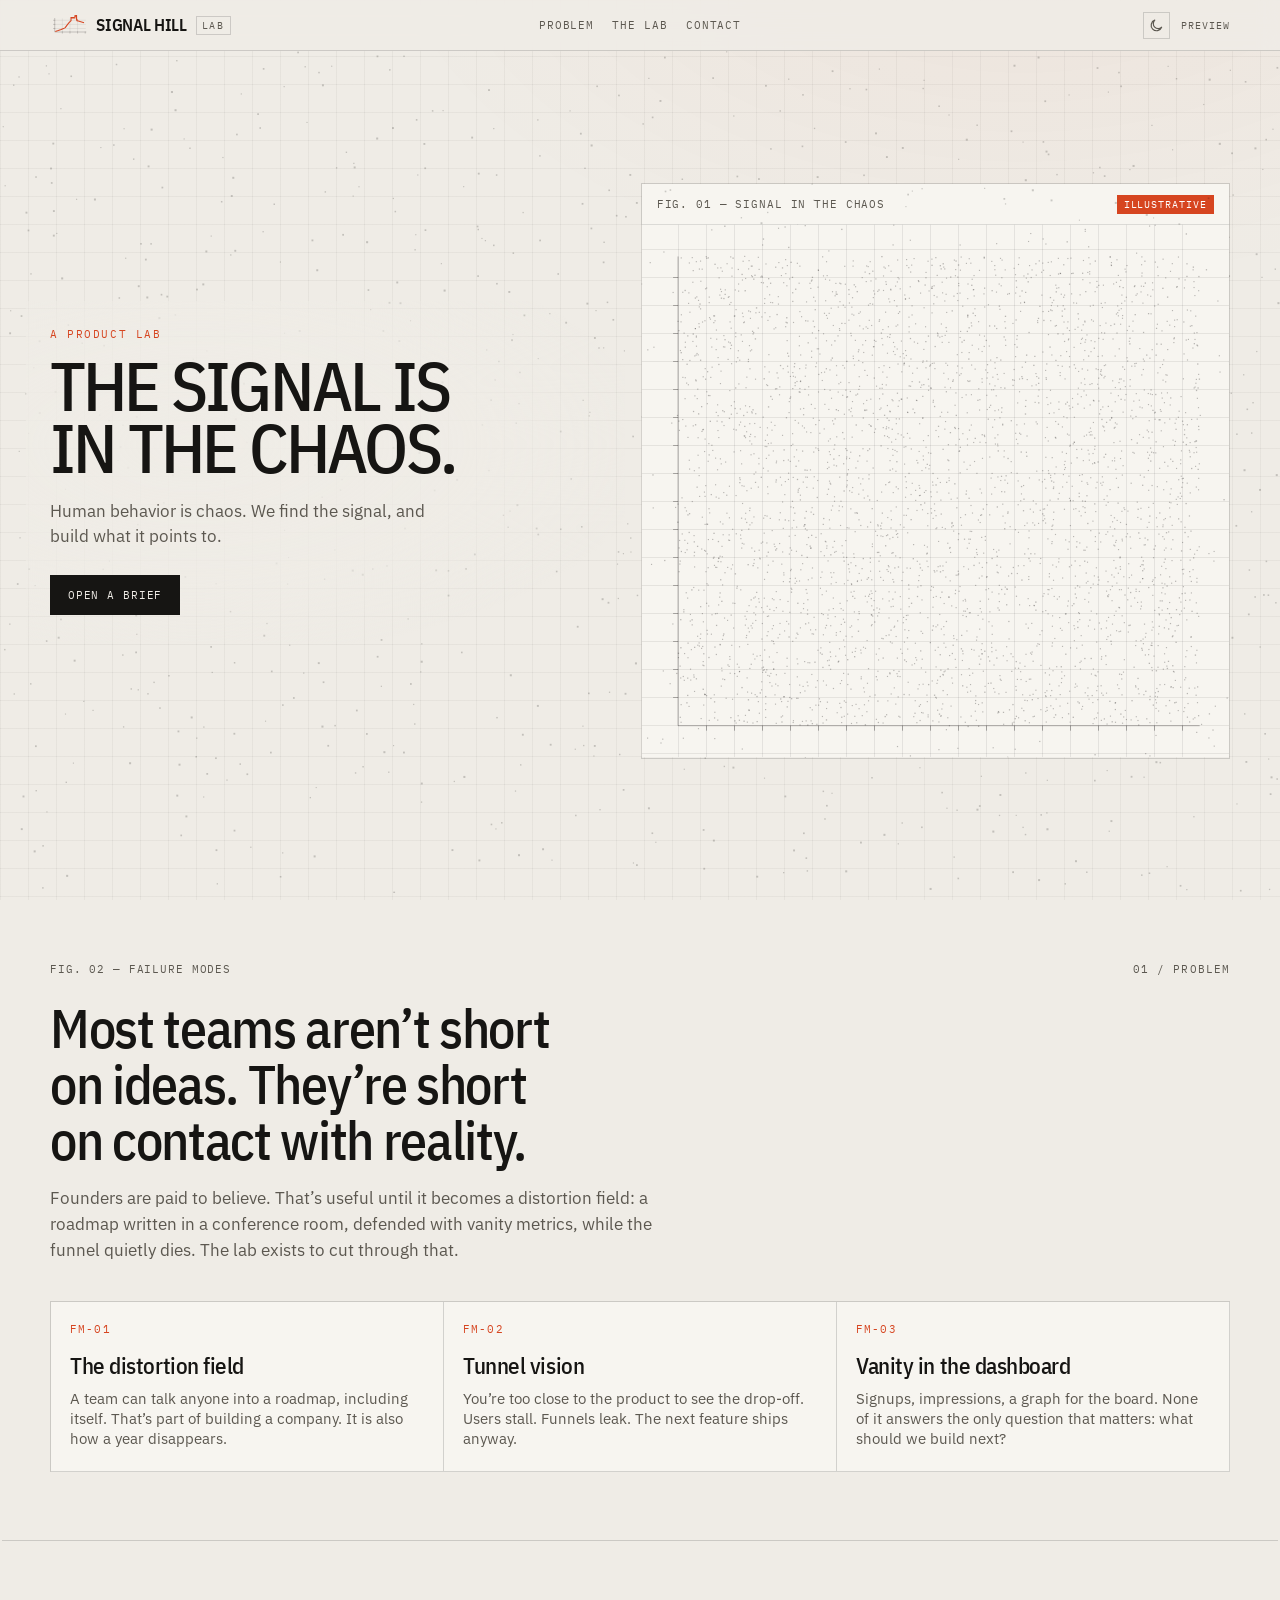
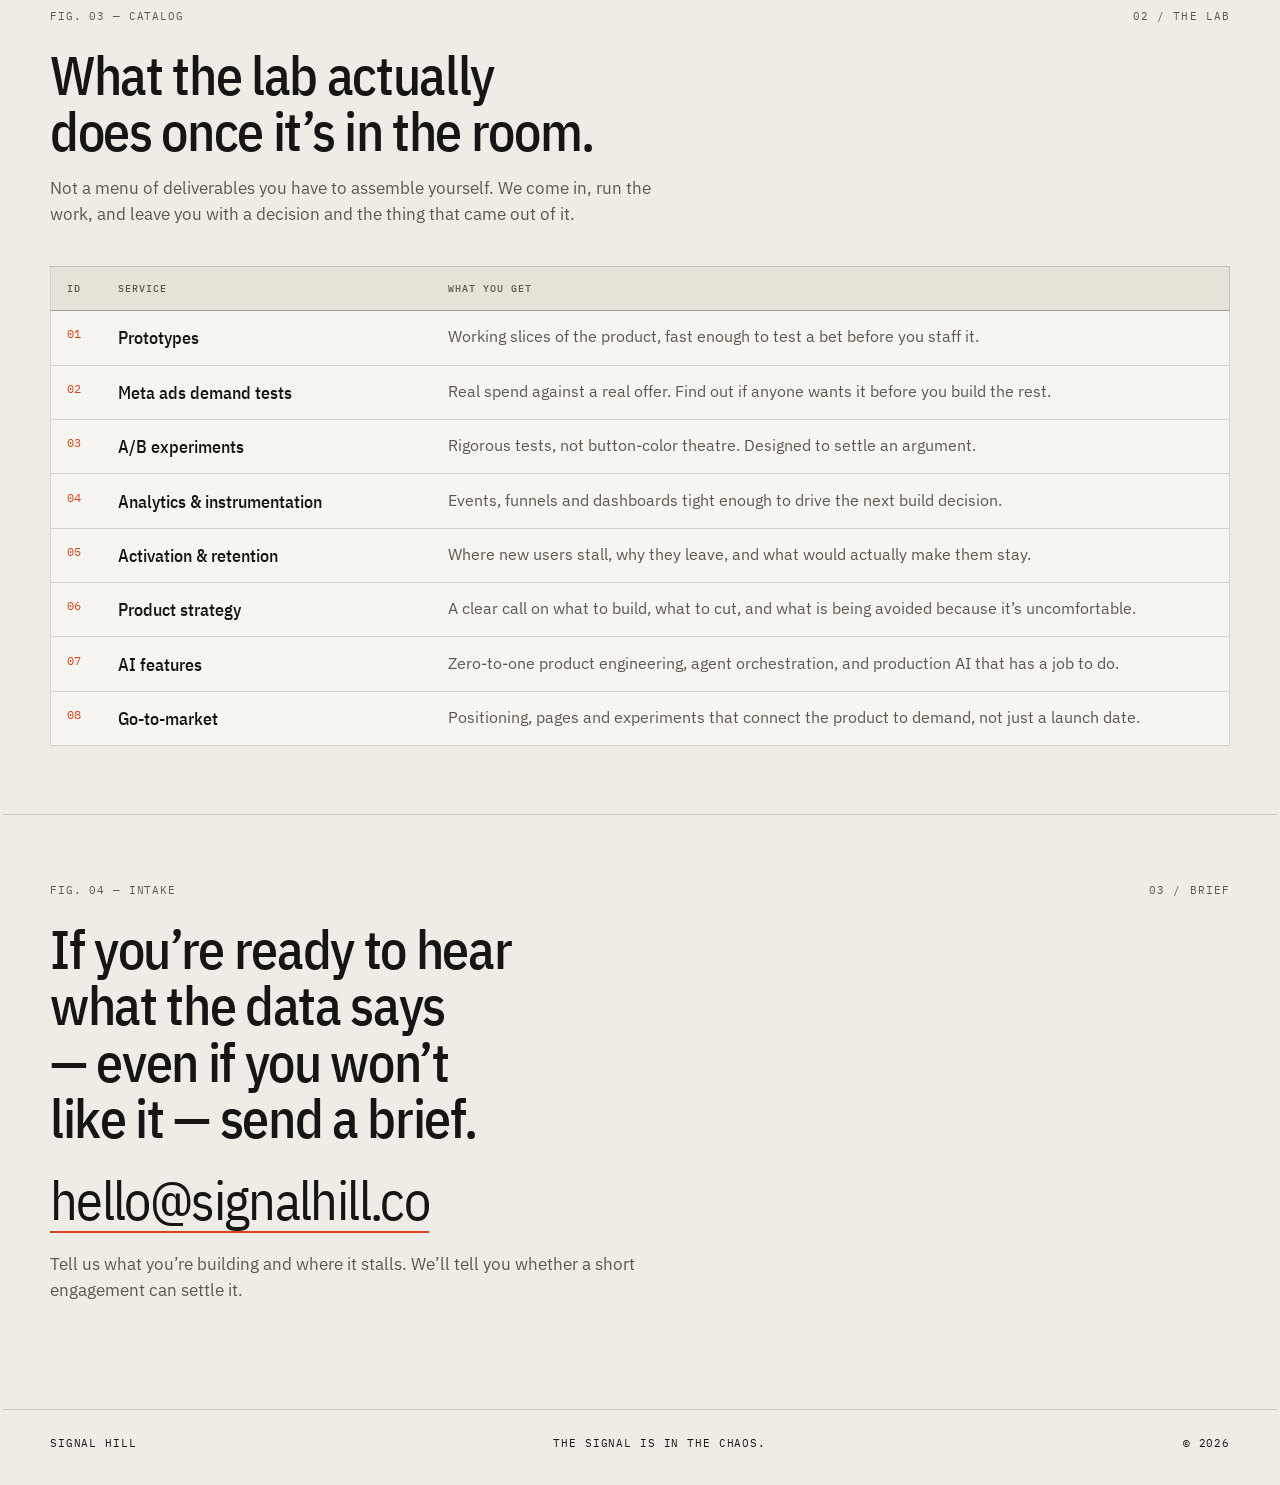
==== v1/index.html @ 0f3defa0 "Serve v3 at root on www.signalhill.dev; archive v1" ====
<!doctype html>
<html lang="en" class="no-js">
<head>
  <meta charset="utf-8">
  <meta name="viewport" content="width=device-width, initial-scale=1, viewport-fit=cover">
  <title>Signal Hill | The signal is in the chaos</title>
  <meta name="description" content="Signal Hill is a product lab. Human behavior is chaos. We find the signal, and build what it points to.">
  <meta name="theme-color" content="#121110">
  <meta name="robots" content="noindex, nofollow">

  <meta property="og:type" content="website">
  <meta property="og:site_name" content="Signal Hill">
  <meta property="og:title" content="Signal Hill | The signal is in the chaos">
  <meta property="og:description" content="Human behavior is chaos. We find the signal, and build what it points to.">
  <meta property="og:image" content="assets/img/og-image.png">
  <meta property="og:image:width" content="1200">
  <meta property="og:image:height" content="630">
  <meta property="og:image:alt" content="Signal Hill — The signal is in the chaos.">
  <meta name="twitter:card" content="summary_large_image">
  <meta name="twitter:title" content="Signal Hill | The signal is in the chaos">
  <meta name="twitter:description" content="Human behavior is chaos. We find the signal, and build what it points to.">
  <meta name="twitter:image" content="assets/img/og-image.png">

  <link rel="icon" href="favicon.svg" type="image/svg+xml">
  <link rel="icon" href="favicon.ico" sizes="32x32">
  <link rel="apple-touch-icon" href="apple-touch-icon.png">
  <link rel="manifest" href="site.webmanifest">

  <script>
    (function () {
      var t = null;
      try {
        var q = new URLSearchParams(location.search).get("theme");
        if (q === "light" || q === "dark") t = q;
        if (!t) t = localStorage.getItem("signal-hill-theme");
      } catch (e) {}
      if (t !== "light" && t !== "dark") {
        t = (window.matchMedia && matchMedia("(prefers-color-scheme: light)").matches) ? "light" : "dark";
      }
      document.documentElement.setAttribute("data-theme", t);
      var meta = document.querySelector('meta[name="theme-color"]');
      if (meta) meta.setAttribute("content", t === "light" ? "#efece6" : "#121110");
    })();
  </script>
  <link rel="preconnect" href="https://fonts.googleapis.com">
  <link rel="preconnect" href="https://fonts.gstatic.com" crossorigin>
  <link href="https://fonts.googleapis.com/css2?family=IBM+Plex+Mono:wght@400;500&family=IBM+Plex+Sans+Condensed:wght@400;500;600&family=IBM+Plex+Sans:wght@400;500&display=swap" rel="stylesheet">
  <link rel="stylesheet" href="assets/css/style.css">
  <script>document.documentElement.classList.replace('no-js','js');</script>

  <script type="application/ld+json">
  {
    "@context": "https://schema.org",
    "@type": "Organization",
    "name": "Signal Hill",
    "description": "A product lab. Human behavior is chaos. We find the signal, and build what it points to.",
    "email": "hello@signalhill.co"
  }
  </script>
</head>
<body>
  <a class="skip-link" href="#copy">Skip to content</a>

  <header class="masthead" id="top">
    <div class="shell">
      <a class="brand" href="#top" aria-label="Signal Hill">
        <svg class="brand__mark" xmlns="http://www.w3.org/2000/svg" viewBox="0 0 64 36" fill="none" width="64" height="36" aria-hidden="true">
          <g class="brand__grid" stroke="currentColor" stroke-width="0.4" opacity="0.28">
            <line x1="8" y1="9" x2="61" y2="9"/>
            <line x1="8" y1="16" x2="61" y2="16"/>
            <line x1="8" y1="23" x2="61" y2="23"/>
            <line x1="21" y1="6" x2="21" y2="29"/>
            <line x1="34" y1="6" x2="34" y2="29"/>
            <line x1="47" y1="6" x2="47" y2="29"/>
          </g>
          <g stroke="currentColor" stroke-width="0.7" stroke-linecap="square" opacity="0.5">
            <path d="M8 6 V29 H61"/>
            <path d="M8 9 H6.2 M8 16 H6.2 M8 23 H6.2"/>
            <path d="M21 29 V30.8 M34 29 V30.8 M47 29 V30.8 M60 29 V30.8"/>
          </g>
          <path class="brand__hill" d="M9 28 L14 26.6 L19 24.8 L23 23.2 L26 21.5 L29 17.2 L32.4 13 L35 10.55 L35.8 9.85 L35.8 4.45 L37.6 4.45 L37.6 5.2 L38.3 5.2 L38.3 4.45 L40.2 4.45 L40.2 5.2 L42.4 5.2 L42.4 1.45 L43.3 1.45 L43.3 2 L43.65 2 L43.65 1.45 L43.9 1.45 L43.9 0.25 L45.15 0.25 L45.15 0.75 L43.9 0.75 L43.9 1.45 L44.3 1.45 L44.3 2 L44.65 2 L44.65 1.45 L45.25 1.45 L45.25 8.25 L46.2 8.25 L46.2 9.85 L48.2 10.4 L52.4 11.6 L58 13.2" stroke="currentColor" stroke-width="1.85" stroke-linejoin="miter" stroke-miterlimit="8" stroke-linecap="butt"/>
        </svg>
        <span class="brand__name">Signal Hill</span>
        <span class="brand__unit">Lab</span>
      </a>
      <nav class="nav" aria-label="Primary">
        <a href="#problem">Problem</a>
        <a href="#lab">The lab</a>
        <a href="#contact">Contact</a>
      </nav>
      <div class="masthead__tools">
        <button type="button" class="theme-toggle" data-theme-toggle aria-label="Switch to light theme" aria-pressed="true">
          <svg class="theme-toggle__icon theme-toggle__sun" viewBox="0 0 16 16" aria-hidden="true">
            <circle cx="8" cy="8" r="2.7" fill="none" stroke="currentColor" stroke-width="1.25"/>
            <path d="M8 1.6v1.7M8 12.7v1.7M1.6 8h1.7M12.7 8h1.7M3.3 3.3l1.2 1.2M11.5 11.5l1.2 1.2M3.3 12.7l1.2-1.2M11.5 4.5l1.2-1.2" fill="none" stroke="currentColor" stroke-width="1.25" stroke-linecap="square"/>
          </svg>
          <svg class="theme-toggle__icon theme-toggle__moon" viewBox="0 0 16 16" aria-hidden="true">
            <path d="M6.1 2.3a5.7 5.7 0 1 0 7.2 7.4A4.7 4.7 0 1 1 6.1 2.3z" fill="none" stroke="currentColor" stroke-width="1.25" stroke-linejoin="round"/>
          </svg>
        </button>
        <p class="masthead__meta">Preview</p>
      </div>
    </div>
  </header>

  <main>
    <section class="hero" id="copy" aria-labelledby="hero-title">
      <canvas id="field" class="field" aria-hidden="true"></canvas>
      <div class="shell hero__grid">
      <div class="hero__copy">
        <p class="kicker">A product lab</p>
        <h1 id="hero-title"><span class="line">The signal is</span> <span class="line">in the chaos.</span></h1>
        <p class="lede">Human behavior is chaos. We find the signal, and build what it points to.</p>
        <!-- PLACEHOLDER: hello@signalhill.co is a brand-name inbox, not yet a live mailbox. Replace before launch. -->
        <a class="btn" href="mailto:hello@signalhill.co">Open a brief</a>
      </div>

      <aside class="ex" aria-label="Illustrative figure of noisy behavior resolving into the Signal Hill silhouette">
        <header class="ex__head">
          <p class="fig-label">Fig. 01 — Signal in the chaos</p>
          <p class="ex__badge">Illustrative</p>
        </header>
        <div class="hero__stage" aria-hidden="true"></div>
      </aside>
    </div>
    </section>

    <section class="section" id="problem" aria-labelledby="problem-title">
      <header class="section-head">
        <p class="fig-label">Fig. 02 — Failure modes</p>
        <p class="section-head__id">01 / Problem</p>
      </header>
      <h2 id="problem-title">Most teams aren’t short on ideas. They’re short on contact with reality.</h2>
      <p class="section-lede">Founders are paid to believe. That’s useful until it becomes a distortion field: a roadmap written in a conference room, defended with vanity metrics, while the funnel quietly dies. The lab exists to cut through that.</p>
      <ol class="modes" role="list">
        <li>
          <p class="modes__id">FM-01</p>
          <h3>The distortion field</h3>
          <p>A team can talk anyone into a roadmap, including itself. That’s part of building a company. It is also how a year disappears.</p>
        </li>
        <li>
          <p class="modes__id">FM-02</p>
          <h3>Tunnel vision</h3>
          <p>You’re too close to the product to see the drop-off. Users stall. Funnels leak. The next feature ships anyway.</p>
        </li>
        <li>
          <p class="modes__id">FM-03</p>
          <h3>Vanity in the dashboard</h3>
          <p>Signups, impressions, a graph for the board. None of it answers the only question that matters: what should we build next?</p>
        </li>
      </ol>
    </section>

    <section class="section" id="lab" aria-labelledby="lab-title">
      <header class="section-head">
        <p class="fig-label">Fig. 03 — Catalog</p>
        <p class="section-head__id">02 / The lab</p>
      </header>
      <h2 id="lab-title">What the lab actually does once it’s in the room.</h2>
      <p class="section-lede">Not a menu of deliverables you have to assemble yourself. We come in, run the work, and leave you with a decision and the thing that came out of it.</p>
      <table class="catalog">
        <caption class="sr-only">Signal Hill services</caption>
        <thead>
          <tr>
            <th scope="col">ID</th>
            <th scope="col">Service</th>
            <th scope="col">What you get</th>
          </tr>
        </thead>
        <tbody>
          <tr>
            <td>01</td>
            <th scope="row">Prototypes</th>
            <td>Working slices of the product, fast enough to test a bet before you staff it.</td>
          </tr>
          <tr>
            <td>02</td>
            <th scope="row">Meta ads demand tests</th>
            <td>Real spend against a real offer. Find out if anyone wants it before you build the rest.</td>
          </tr>
          <tr>
            <td>03</td>
            <th scope="row">A/B experiments</th>
            <td>Rigorous tests, not button-color theatre. Designed to settle an argument.</td>
          </tr>
          <tr>
            <td>04</td>
            <th scope="row">Analytics &amp; instrumentation</th>
            <td>Events, funnels and dashboards tight enough to drive the next build decision.</td>
          </tr>
          <tr>
            <td>05</td>
            <th scope="row">Activation &amp; retention</th>
            <td>Where new users stall, why they leave, and what would actually make them stay.</td>
          </tr>
          <tr>
            <td>06</td>
            <th scope="row">Product strategy</th>
            <td>A clear call on what to build, what to cut, and what is being avoided because it’s uncomfortable.</td>
          </tr>
          <tr>
            <td>07</td>
            <th scope="row">AI features</th>
            <td>Zero-to-one product engineering, agent orchestration, and production AI that has a job to do.</td>
          </tr>
          <tr>
            <td>08</td>
            <th scope="row">Go-to-market</th>
            <td>Positioning, pages and experiments that connect the product to demand, not just a launch date.</td>
          </tr>
        </tbody>
      </table>
    </section>

    <section class="section contact" id="contact" aria-labelledby="contact-title">
      <header class="section-head">
        <p class="fig-label">Fig. 04 — Intake</p>
        <p class="section-head__id">03 / Brief</p>
      </header>
      <h2 id="contact-title">If you’re ready to hear what the data says — even if you won’t like it — send a brief.</h2>
      <!-- PLACEHOLDER: hello@signalhill.co is a brand-name inbox, not yet a live mailbox. Replace before launch. -->
      <a class="mail" href="mailto:hello@signalhill.co">hello@signalhill.co</a>
      <p class="section-lede">Tell us what you’re building and where it stalls. We’ll tell you whether a short engagement can settle it.</p>
    </section>
  </main>

  <footer class="colophon">
    <div class="shell">
      <div class="colophon__row">
        <p>Signal Hill</p>
        <p>The signal is in the chaos.</p>
        <p>© <span class="js-year">2026</span></p>
      </div>
    </div>
  </footer>

  <script src="assets/js/main.js" defer></script>
</body>
</html>
---- v1/assets/css/style.css ----
/* Signal Hill — split hero on the report/lab frame. */
:root,
html[data-theme="dark"] {
  color-scheme: dark;
  --paper: #121110;
  --paper-2: #181715;
  --paper-3: #1e1c19;
  --ink: #ece8e0;
  --muted: #9a958c;
  --line: rgba(236, 232, 224, 0.14);
  --line-strong: rgba(236, 232, 224, 0.28);
  --rust: #e8552e;
  --grid-line: rgba(236, 232, 224, 0.055);
  --wash: rgba(232, 85, 46, 0.08);
  --rule: 1px solid var(--line);
  --font-sans: "IBM Plex Sans", "Helvetica Neue", Helvetica, Arial, sans-serif;
  --font-cond: "IBM Plex Sans Condensed", "Arial Narrow", sans-serif;
  --font-mono: "IBM Plex Mono", ui-monospace, Menlo, Consolas, monospace;
  --pad: clamp(1.25rem, 4vw, 3rem);
  --max: 1180px;
  --ease: cubic-bezier(0.22, 1, 0.36, 1);
}

html[data-theme="light"] {
  color-scheme: light;
  --paper: #efece6;
  --paper-2: #f7f5f0;
  --paper-3: #e6e2d8;
  --ink: #161513;
  --muted: #5c5850;
  --line: rgba(22, 21, 19, 0.16);
  --line-strong: rgba(22, 21, 19, 0.32);
  --rust: #d64520;
  --grid-line: rgba(22, 21, 19, 0.045);
  --wash: rgba(214, 69, 32, 0.05);
}

*, *::before, *::after { box-sizing: border-box; }
html, body {
  margin: 0;
  min-height: 100%;
  background: var(--paper);
  color: var(--ink);
  font-family: var(--font-sans);
  -webkit-font-smoothing: antialiased;
  text-rendering: optimizeLegibility;
}
html { height: 100%; }
body {
  min-height: 100dvh;
  overflow-x: hidden;
  overflow-y: auto;
  background-color: var(--paper);
  background-image:
    linear-gradient(to right, var(--grid-line) 1px, transparent 1px),
    linear-gradient(to bottom, var(--grid-line) 1px, transparent 1px);
  background-size: 28px 28px;
  background-attachment: fixed;
}
body::before {
  content: "";
  position: fixed;
  inset: 0;
  pointer-events: none;
  z-index: 0;
  background: radial-gradient(1200px 700px at 80% -10%, var(--wash), transparent 55%);
}

.shell {
  width: 100%;
  max-width: calc(var(--max) + var(--pad) * 2);
  margin-inline: auto;
  padding-left: var(--pad);
  padding-right: var(--pad);
}

.skip-link {
  position: absolute;
  left: 1rem;
  top: -4rem;
  z-index: 30;
  background: var(--ink);
  color: var(--paper);
  padding: 0.5rem 0.8rem;
  font-family: var(--font-mono);
  font-size: 0.75rem;
}
.skip-link:focus { top: 1rem; }

.masthead {
  position: sticky;
  top: 0;
  z-index: 8;
  background: color-mix(in srgb, var(--paper) 88%, transparent);
  backdrop-filter: blur(10px);
  -webkit-backdrop-filter: blur(10px);
  border-bottom: var(--rule);
}
.masthead .shell {
  display: grid;
  grid-template-columns: 1fr auto 1fr;
  align-items: center;
  gap: 1rem;
  min-height: 3.15rem;
  padding-top: calc(0.7rem + env(safe-area-inset-top));
  padding-bottom: 0.7rem;
}

.brand {
  display: inline-flex;
  align-items: center;
  gap: 0.55rem;
  text-decoration: none;
  color: inherit;
  justify-self: start;
}
.brand__mark {
  display: block;
  width: 2.35rem;
  height: 1.32rem;
  flex-shrink: 0;
}
.brand__name {
  font-family: var(--font-cond);
  font-weight: 600;
  font-size: 1.05rem;
  letter-spacing: -0.02em;
  text-transform: uppercase;
}
.brand__unit {
  font-family: var(--font-mono);
  font-size: 0.62rem;
  letter-spacing: 0.14em;
  text-transform: uppercase;
  color: var(--muted);
  border: var(--rule);
  padding: 0.12rem 0.35rem;
}

.nav {
  display: flex;
  gap: 1.15rem;
  justify-content: center;
}
.nav a {
  font-family: var(--font-mono);
  font-size: 0.68rem;
  letter-spacing: 0.08em;
  text-transform: uppercase;
  text-decoration: none;
  color: var(--muted);
}
.nav a:hover { color: var(--ink); }

.masthead__meta {
  margin: 0;
  font-family: var(--font-mono);
  font-size: 0.62rem;
  letter-spacing: 0.1em;
  text-transform: uppercase;
  color: var(--muted);
}
.brand__hill {
  stroke: var(--rust);
}
.brand__mark {
  color: var(--ink);
}

.masthead__tools {
  justify-self: end;
  display: inline-flex;
  align-items: center;
  gap: 0.7rem;
}

.theme-toggle {
  appearance: none;
  display: inline-flex;
  align-items: center;
  justify-content: center;
  width: 1.7rem;
  height: 1.7rem;
  padding: 0;
  margin: 0;
  border: var(--rule);
  background: transparent;
  color: var(--muted);
  cursor: pointer;
}
.theme-toggle:hover,
.theme-toggle:focus-visible {
  color: var(--ink);
  border-color: var(--line-strong);
  outline: none;
}
.theme-toggle__icon {
  display: block;
  width: 0.95rem;
  height: 0.95rem;
}
html[data-theme="dark"] .theme-toggle__moon,
html:not([data-theme]) .theme-toggle__moon { display: none; }
html[data-theme="light"] .theme-toggle__sun { display: none; }


.field {
  position: absolute;
  inset: 0;
  width: 100%;
  height: 100%;
  display: block;
  z-index: 1;
  pointer-events: none;
}

.hero {
  position: relative;
  z-index: 4;
  display: flex;
  align-items: stretch;
  min-height: calc(100dvh - 3.6rem);
  padding-top: 2.25rem;
  padding-bottom: 2.5rem;
  pointer-events: none;
}
.hero__grid {
  display: grid;
  grid-template-columns: minmax(0, 1fr) minmax(0, 1.08fr);
  gap: clamp(1.5rem, 3.5vw, 3.25rem);
  align-items: center;
  flex: 1;
  min-height: 0;
}

.hero__copy {
  position: relative;
  z-index: 5;
  max-width: 38rem;
  pointer-events: auto;
}
.hero__copy::before {
  content: "";
  position: absolute;
  inset: -1.6rem -1.8rem -1.8rem -1.5rem;
  background: radial-gradient(
    ellipse at 28% 42%,
    color-mix(in srgb, var(--paper) 92%, transparent) 0%,
    color-mix(in srgb, var(--paper) 72%, transparent) 48%,
    color-mix(in srgb, var(--paper) 0%, transparent) 76%
  );
  z-index: -1;
  pointer-events: none;
}

.kicker {
  margin: 0 0 0.85rem;
  font-family: var(--font-mono);
  font-size: 0.7rem;
  letter-spacing: 0.14em;
  text-transform: uppercase;
  color: var(--rust);
}

.hero h1 {
  margin: 0 0 1.25rem;
  font-family: var(--font-cond);
  font-weight: 500;
  font-size: clamp(2.55rem, 5.4vw, 5.4rem);
  letter-spacing: -0.04em;
  line-height: 0.9;
  text-transform: uppercase;
}
.hero h1 .line {
  display: block;
  white-space: nowrap;
}

.lede {
  margin: 0 0 1.6rem;
  max-width: 26rem;
  font-size: 1.05rem;
  line-height: 1.5;
  color: var(--muted);
}

.btn {
  display: inline-flex;
  align-items: center;
  justify-content: center;
  min-height: 2.5rem;
  padding: 0.45rem 1.05rem;
  background: var(--ink);
  color: var(--paper);
  font-family: var(--font-mono);
  font-size: 0.68rem;
  letter-spacing: 0.08em;
  text-transform: uppercase;
  text-decoration: none;
  border: 1px solid var(--ink);
  transition: background 0.2s var(--ease), color 0.2s var(--ease), border-color 0.2s var(--ease);
  white-space: nowrap;
}
.btn:hover {
  background: var(--rust);
  border-color: var(--rust);
  color: #fff;
}

/* Fig. 01 panel — report card around the animation */
.ex {
  display: flex;
  flex-direction: column;
  align-self: center;
  width: 100%;
  height: min(36rem, 100%);
  min-height: 0;
  border: var(--rule);
  background: transparent;
  pointer-events: none;
}
.ex__head {
  display: flex;
  justify-content: space-between;
  align-items: baseline;
  gap: 0.75rem;
  padding: 0.7rem 0.95rem 0.65rem;
  background: var(--paper-2);
  border-bottom: var(--rule);
  flex-shrink: 0;
}
.fig-label {
  margin: 0;
  font-family: var(--font-mono);
  font-size: 0.68rem;
  letter-spacing: 0.08em;
  text-transform: uppercase;
  color: var(--muted);
}
.ex__badge {
  margin: 0;
  font-family: var(--font-mono);
  font-size: 0.62rem;
  letter-spacing: 0.1em;
  text-transform: uppercase;
  color: #fff;
  background: var(--rust);
  padding: 0.18rem 0.4rem;
  flex-shrink: 0;
}
.hero__stage {
  flex: 1 1 auto;
  min-height: 12rem;
  position: relative;
  background: transparent;
}

@media (max-width: 860px) {
  body { overflow-x: hidden; overflow-y: auto; }
  .masthead .shell {
    grid-template-columns: 1fr auto;
    grid-template-rows: auto auto;
    row-gap: 0.5rem;
  }
  .brand { grid-column: 1; grid-row: 1; }
  .masthead__tools { grid-column: 2; grid-row: 1; }
  .nav {
    grid-column: 1 / -1;
    grid-row: 2;
    justify-content: flex-start;
    gap: 0.85rem;
  }
  .hero {
    min-height: calc(100dvh - 6.5rem);
    padding-top: 1.5rem;
    padding-bottom: 1.5rem;
  }
  .hero__grid {
    grid-template-columns: 1fr;
    grid-template-rows: auto minmax(38vh, 1fr);
    align-items: stretch;
    gap: 1.15rem;
  }
  .hero h1 {
    font-size: clamp(2.15rem, 11.4vw, 3.15rem);
    margin-bottom: 0.95rem;
  }
  .lede {
    font-size: 0.98rem;
    margin-bottom: 1.2rem;
    max-width: 28rem;
  }
  .hero__copy::before {
    inset: -0.8rem -0.6rem -1rem -0.4rem;
    background: linear-gradient(
      180deg,
      color-mix(in srgb, var(--paper) 94%, transparent) 0%,
      color-mix(in srgb, var(--paper) 82%, transparent) 70%,
      color-mix(in srgb, var(--paper) 20%, transparent) 100%
    );
  }
  .ex { align-self: stretch; height: auto; min-height: 38vh; }
  .hero__stage { min-height: 14rem; }
  .ex__head { flex-wrap: wrap; gap: 0.4rem; }
}


.sr-only {
  position: absolute;
  width: 1px;
  height: 1px;
  padding: 0;
  margin: -1px;
  overflow: hidden;
  clip: rect(0, 0, 0, 0);
  white-space: nowrap;
  border: 0;
}

#problem, #lab, #contact, #copy {
  scroll-margin-top: 4.25rem;
}

.section {
  position: relative;
  z-index: 5;
  max-width: calc(var(--max) + var(--pad) * 2);
  margin-inline: auto;
  padding: 4.25rem var(--pad);
  border-bottom: var(--rule);
  background: transparent;
}
.section-head {
  display: flex;
  justify-content: space-between;
  align-items: baseline;
  gap: 1rem;
  margin-bottom: 1.5rem;
}
.section-head__id {
  font-family: var(--font-mono);
  font-size: 0.68rem;
  letter-spacing: 0.1em;
  text-transform: uppercase;
  color: var(--muted);
  margin: 0;
}
.section h2 {
  font-family: var(--font-cond);
  font-weight: 500;
  font-size: clamp(2rem, 4.6vw, 3.35rem);
  letter-spacing: -0.025em;
  line-height: 1.05;
  max-width: 22ch;
  margin: 0 0 1rem;
  text-wrap: balance;
}
.section-lede {
  font-size: 1.05rem;
  color: var(--muted);
  max-width: 38rem;
  margin: 0 0 2.4rem;
  line-height: 1.55;
}

.modes {
  list-style: none;
  margin: 0;
  padding: 0;
  display: grid;
  grid-template-columns: repeat(3, 1fr);
  gap: 0;
  border-top: var(--rule);
  border-left: var(--rule);
}
.modes li {
  padding: 1.25rem 1.2rem 1.4rem;
  border-right: var(--rule);
  border-bottom: var(--rule);
  background: var(--paper-2);
}
.modes__id {
  font-family: var(--font-mono);
  font-size: 0.68rem;
  letter-spacing: 0.1em;
  color: var(--rust);
  margin: 0 0 0.85rem;
}
.modes h3 {
  font-family: var(--font-cond);
  font-size: 1.45rem;
  font-weight: 500;
  letter-spacing: -0.02em;
  margin: 0 0 0.55rem;
}
.modes p:last-child { color: var(--muted); font-size: 0.95rem; margin: 0; }

.catalog {
  width: 100%;
  border-collapse: collapse;
  background: var(--paper-2);
  border: var(--rule);
}
.catalog th,
.catalog td {
  text-align: left;
  padding: 0.95rem 1rem;
  border-bottom: var(--rule);
  vertical-align: top;
}
.catalog thead th {
  font-family: var(--font-mono);
  font-size: 0.62rem;
  letter-spacing: 0.1em;
  text-transform: uppercase;
  font-weight: 500;
  color: var(--muted);
  background: var(--paper-3);
  border-bottom: 1px solid var(--line-strong);
}
.catalog tbody td:first-child {
  font-family: var(--font-mono);
  font-size: 0.75rem;
  color: var(--rust);
  width: 3.2rem;
}
.catalog tbody th {
  font-family: var(--font-cond);
  font-size: 1.1rem;
  font-weight: 500;
  width: 28%;
}
.catalog tbody td:last-child { color: var(--muted); }

.contact h2 { max-width: 18ch; }
.mail {
  display: inline-block;
  font-family: var(--font-cond);
  font-size: clamp(1.8rem, 5vw, 3.4rem);
  letter-spacing: -0.03em;
  text-decoration: none;
  color: inherit;
  border-bottom: 2px solid var(--rust);
  margin: 0.4rem 0 1.1rem;
  line-height: 1.15;
}
.mail:hover { color: var(--rust); }

.colophon {
  position: relative;
  z-index: 5;
  padding: 1.6rem 0 2.2rem;
}
.colophon__row {
  display: flex;
  justify-content: space-between;
  gap: 1rem;
  flex-wrap: wrap;
  font-family: var(--font-mono);
  font-size: 0.68rem;
  letter-spacing: 0.08em;
  text-transform: uppercase;
}
.colophon__row p { margin: 0; }

@media (max-width: 860px) {
  .modes { grid-template-columns: 1fr; }
  .section { padding-top: 3.2rem; padding-bottom: 3.2rem; }
  .catalog thead th:first-child,
  .catalog tbody td:first-child { display: none; }
  .catalog tbody th, .catalog tbody td, .catalog thead th { padding: 0.85rem 0.75rem; }
  #problem, #lab, #contact, #copy { scroll-margin-top: 5.75rem; }
}

@media (prefers-reduced-motion: reduce) {
  * {
    animation: none !important;
    transition: none !important;
  }
}
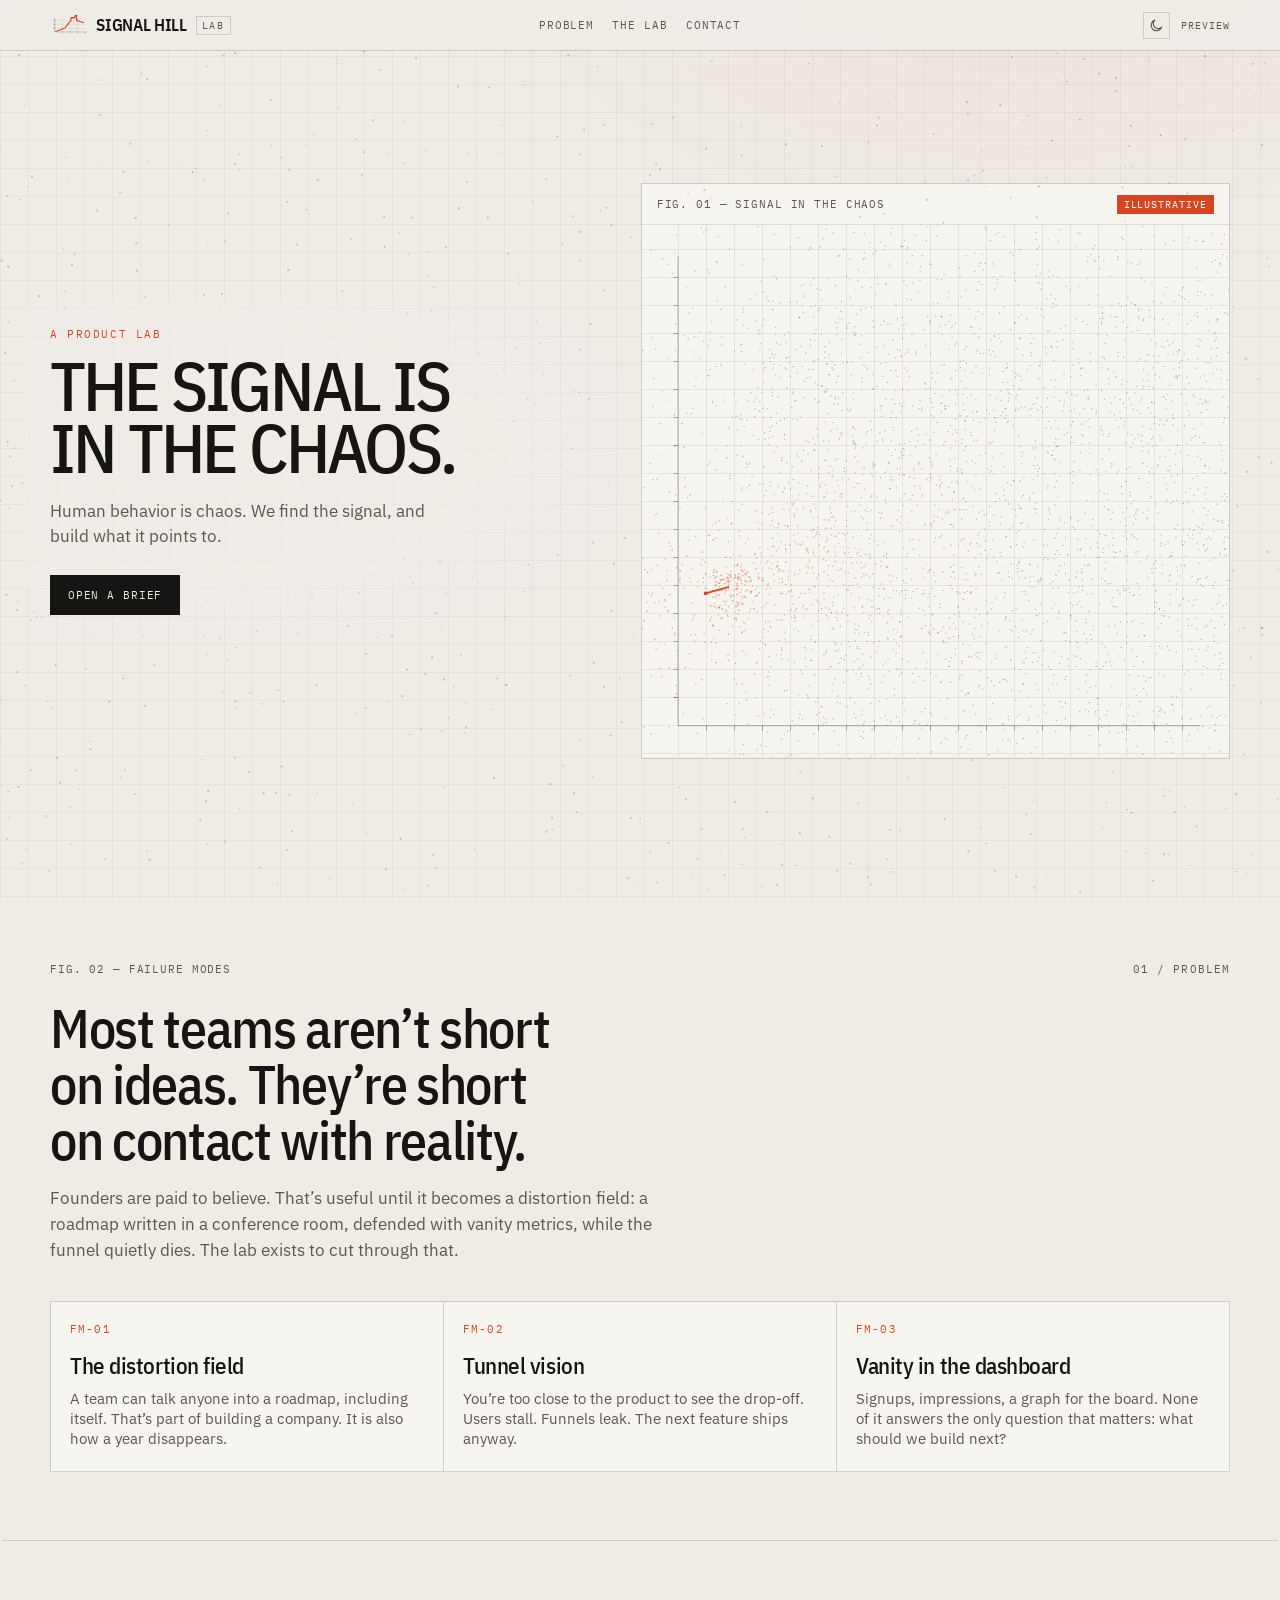
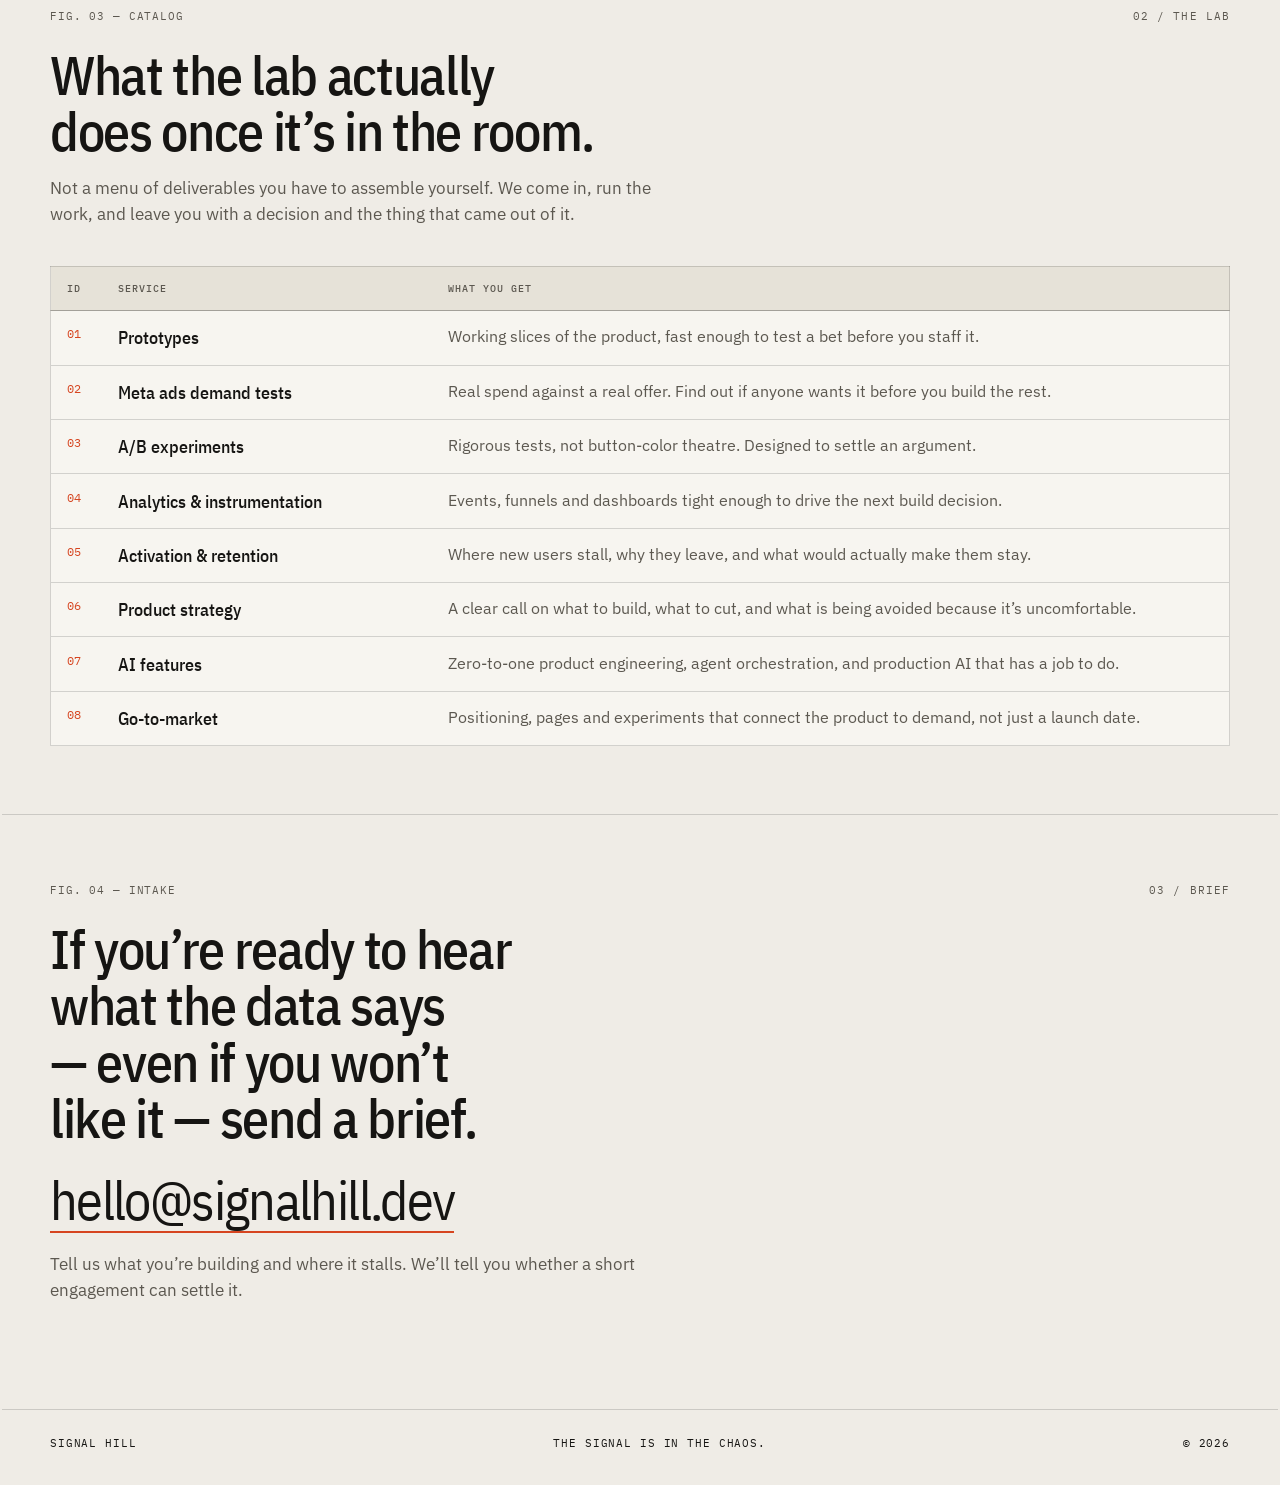
==== commit 4cd23268: "Hero: method pills around headline (replace cards); inbox hello@signalhill.dev" ====
--- a/v1/index.html
+++ b/v1/index.html
@@ -54,7 +54,7 @@
     "@type": "Organization",
     "name": "Signal Hill",
     "description": "A product lab. Human behavior is chaos. We find the signal, and build what it points to.",
-    "email": "hello@signalhill.co"
+    "email": "hello@signalhill.dev"
   }
   </script>
 </head>
@@ -111,8 +111,7 @@
         <p class="kicker">A product lab</p>
         <h1 id="hero-title"><span class="line">The signal is</span> <span class="line">in the chaos.</span></h1>
         <p class="lede">Human behavior is chaos. We find the signal, and build what it points to.</p>
-        <!-- PLACEHOLDER: hello@signalhill.co is a brand-name inbox, not yet a live mailbox. Replace before launch. -->
-        <a class="btn" href="mailto:hello@signalhill.co">Open a brief</a>
+        <a class="btn" href="mailto:hello@signalhill.dev">Open a brief</a>
       </div>
 
       <aside class="ex" aria-label="Illustrative figure of noisy behavior resolving into the Signal Hill silhouette">
@@ -218,8 +217,7 @@
         <p class="section-head__id">03 / Brief</p>
       </header>
       <h2 id="contact-title">If you’re ready to hear what the data says — even if you won’t like it — send a brief.</h2>
-      <!-- PLACEHOLDER: hello@signalhill.co is a brand-name inbox, not yet a live mailbox. Replace before launch. -->
-      <a class="mail" href="mailto:hello@signalhill.co">hello@signalhill.co</a>
+      <a class="mail" href="mailto:hello@signalhill.dev">hello@signalhill.dev</a>
       <p class="section-lede">Tell us what you’re building and where it stalls. We’ll tell you whether a short engagement can settle it.</p>
     </section>
   </main>
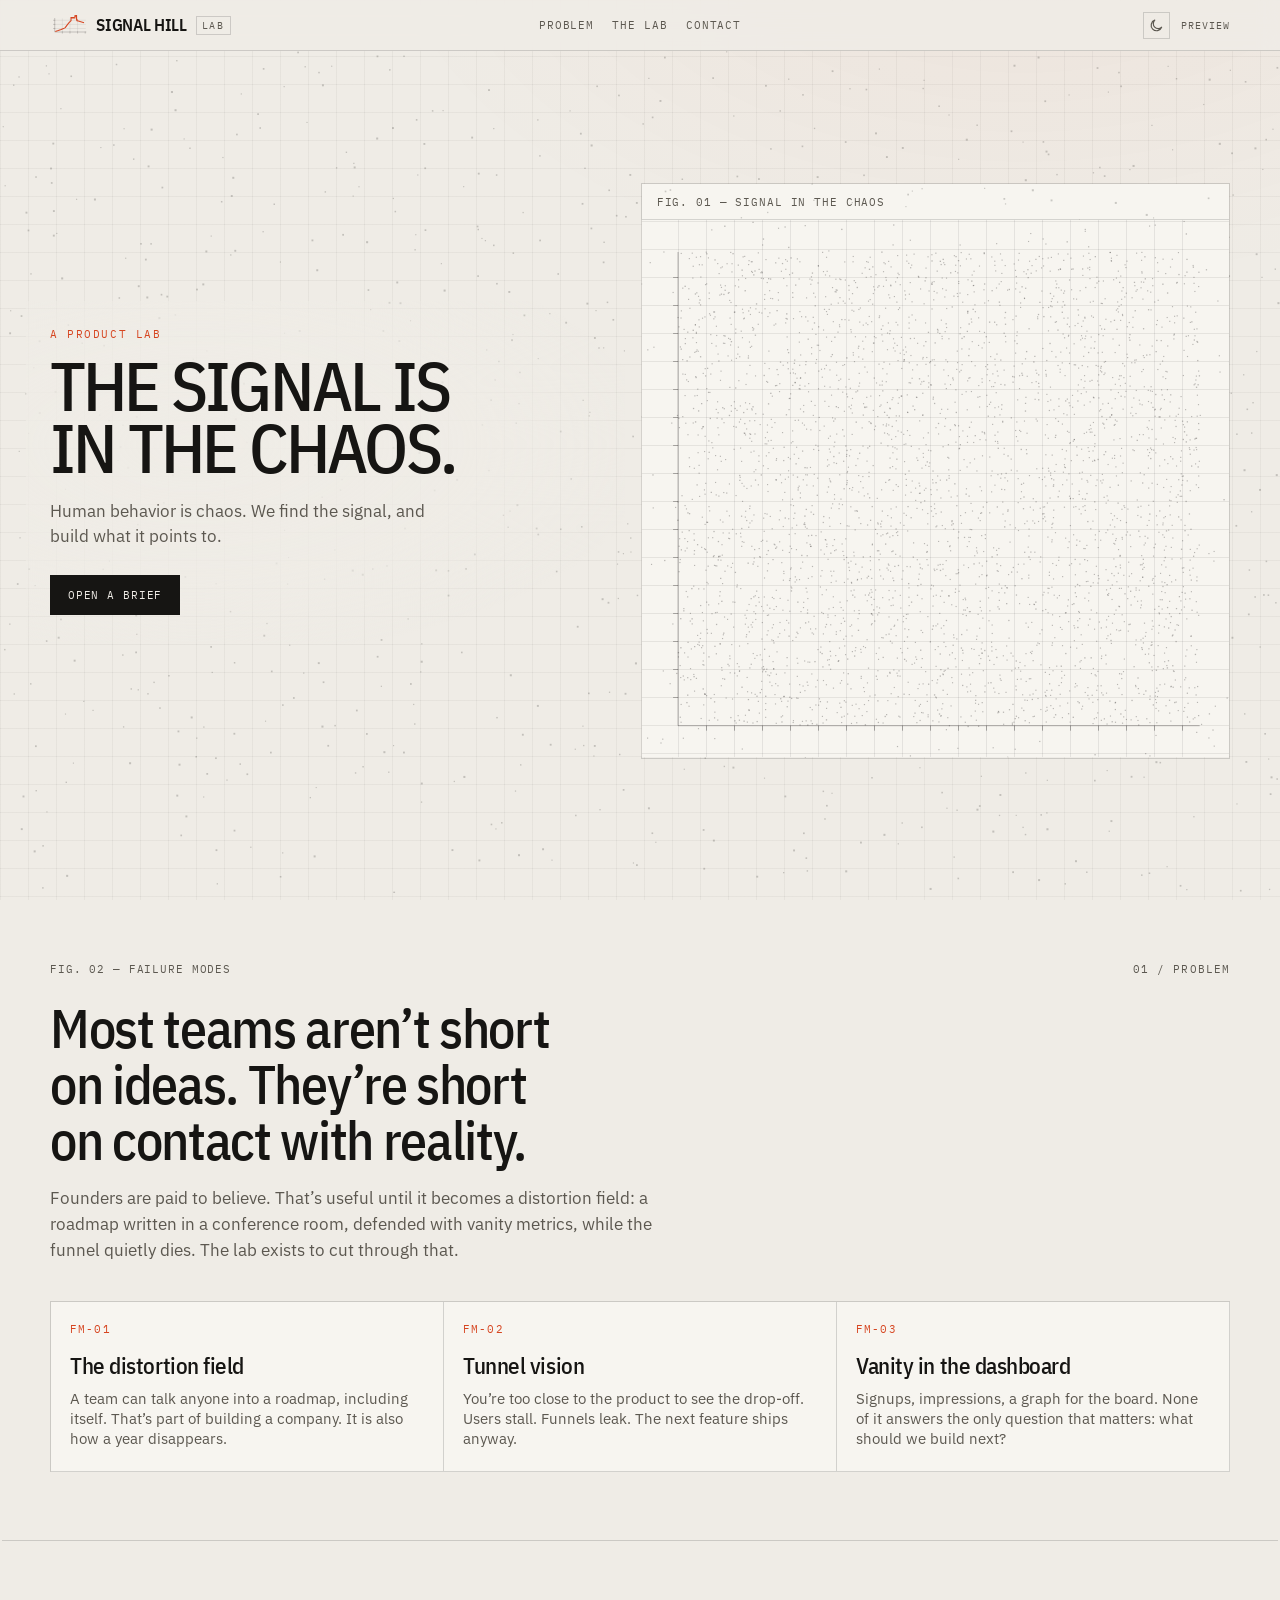
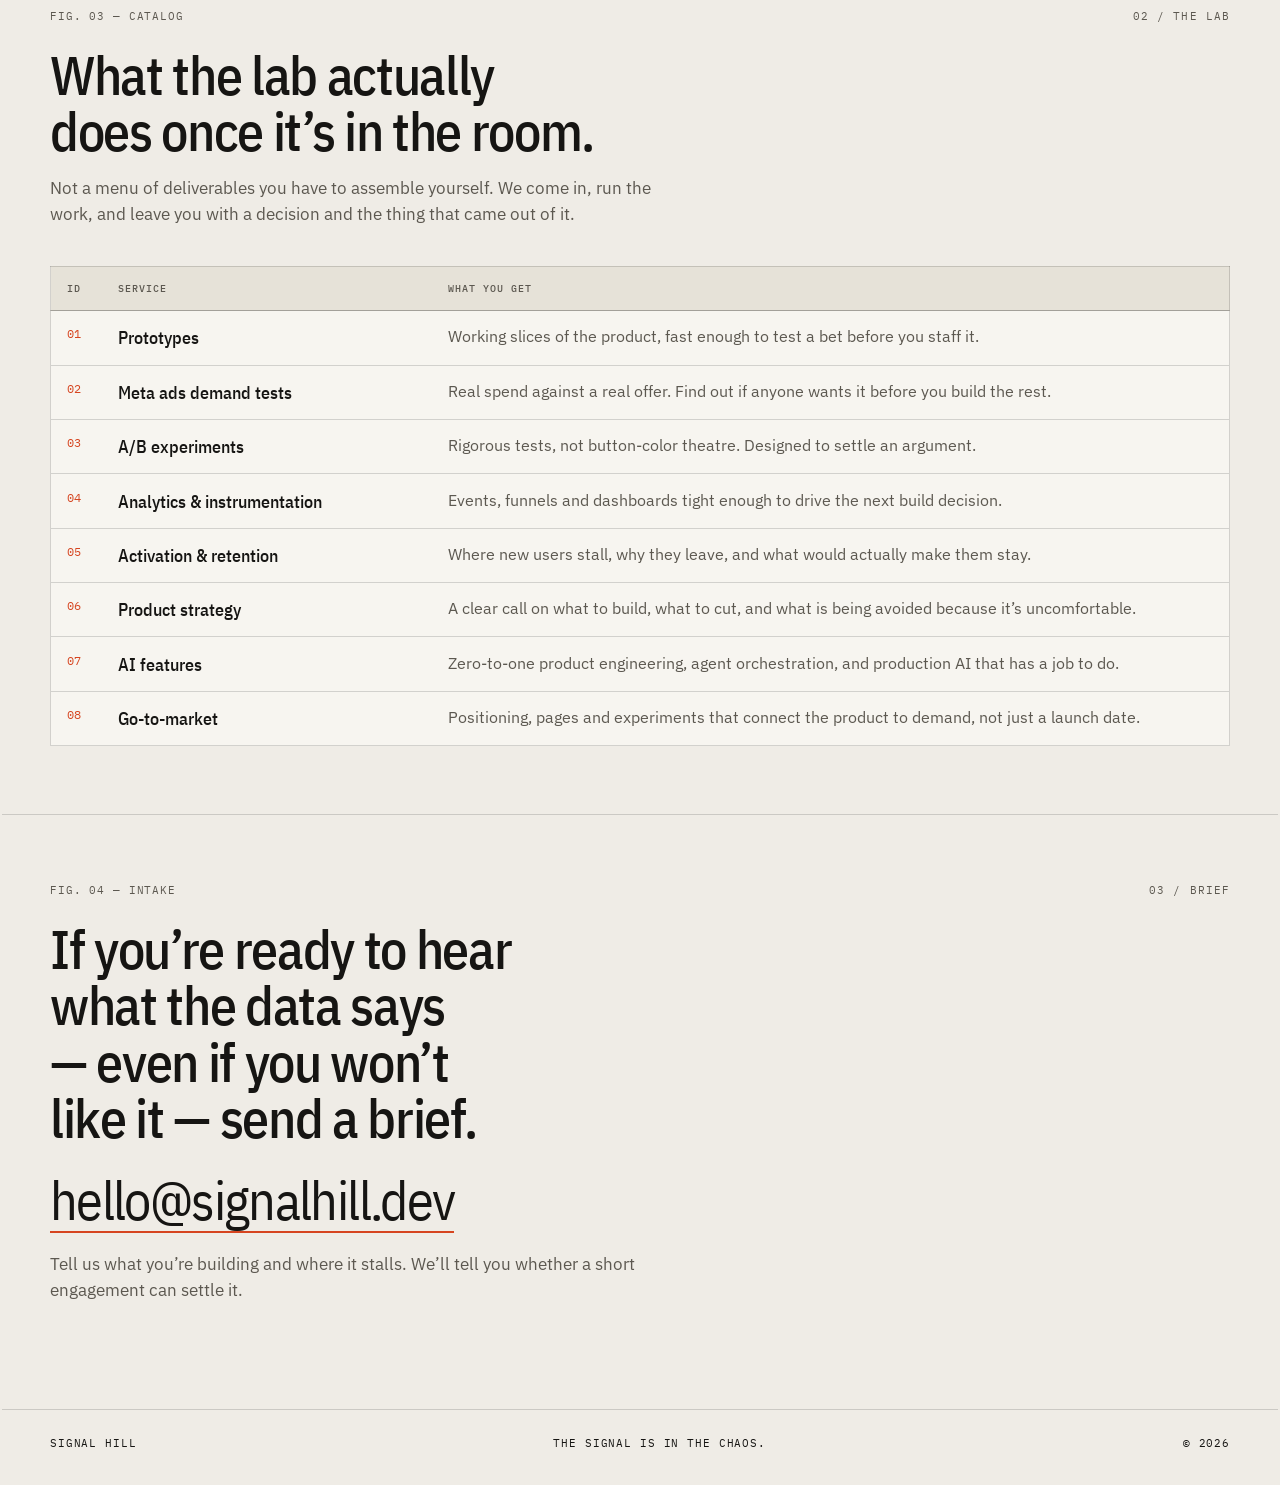
==== commit f6edf374: "Hero: graph paper becomes full hero background; series drawn right of text; drop 'Illustrative'" ====
--- a/v1/index.html
+++ b/v1/index.html
@@ -114,10 +114,9 @@
         <a class="btn" href="mailto:hello@signalhill.dev">Open a brief</a>
       </div>
 
-      <aside class="ex" aria-label="Illustrative figure of noisy behavior resolving into the Signal Hill silhouette">
+      <aside class="ex" aria-label="Figure of noisy behavior resolving into the Signal Hill silhouette">
         <header class="ex__head">
           <p class="fig-label">Fig. 01 — Signal in the chaos</p>
-          <p class="ex__badge">Illustrative</p>
         </header>
         <div class="hero__stage" aria-hidden="true"></div>
       </aside>
